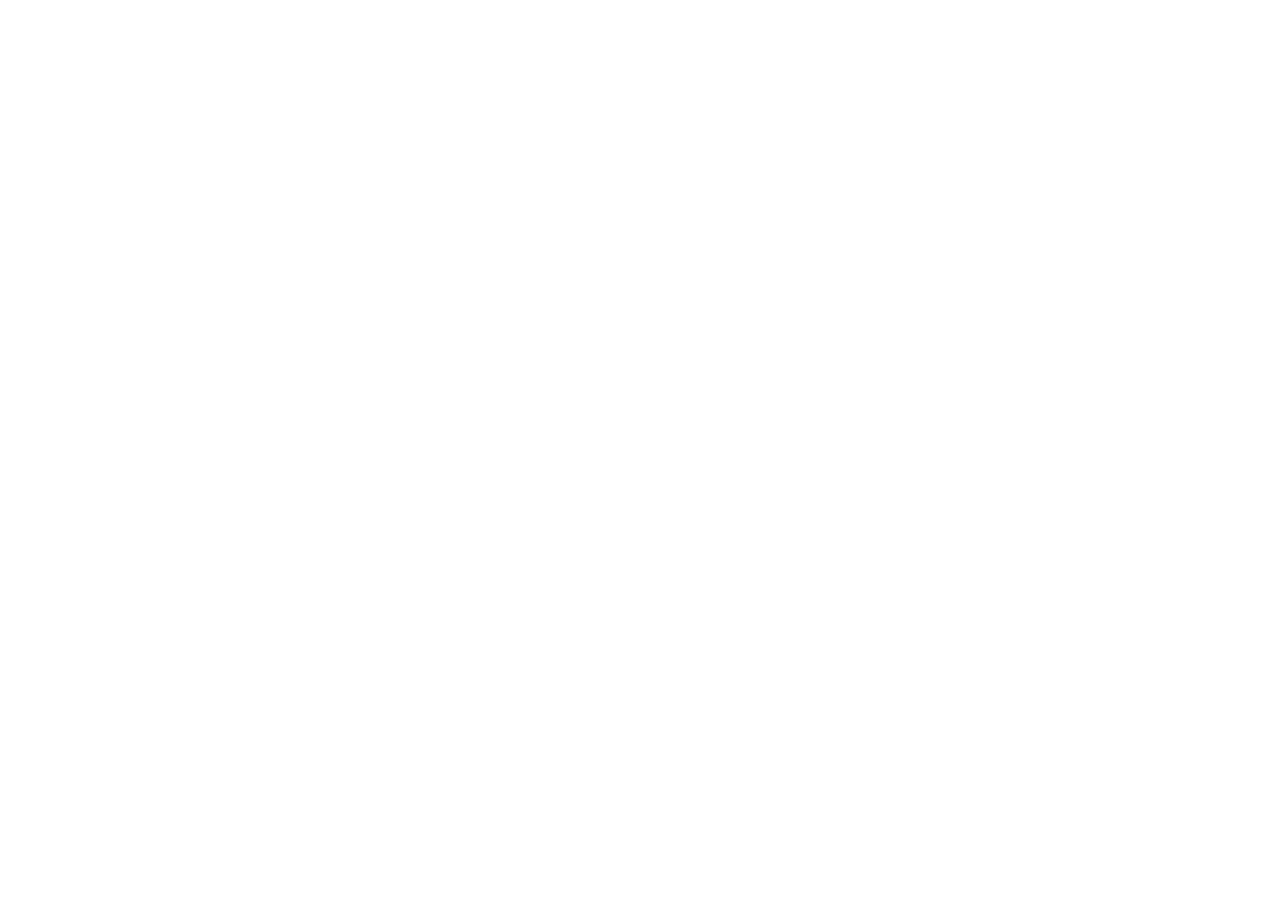
==== index.html @ e54ea7f4 "Definido dimensoes do palco do jogo" ====
<!DOCTYPE html>
<html lang="pt-br">
<head>
    <meta charset="UTF-8">
    <meta name="viewport" content="width=device-width, initial-scale=1.0">
    <title>Mata - Mosquito</title>
</head>
<body onresize=" ajustaTamanhoTelaJogo()">
    




    <script src="jogo.js"></script>
</body>
</html>
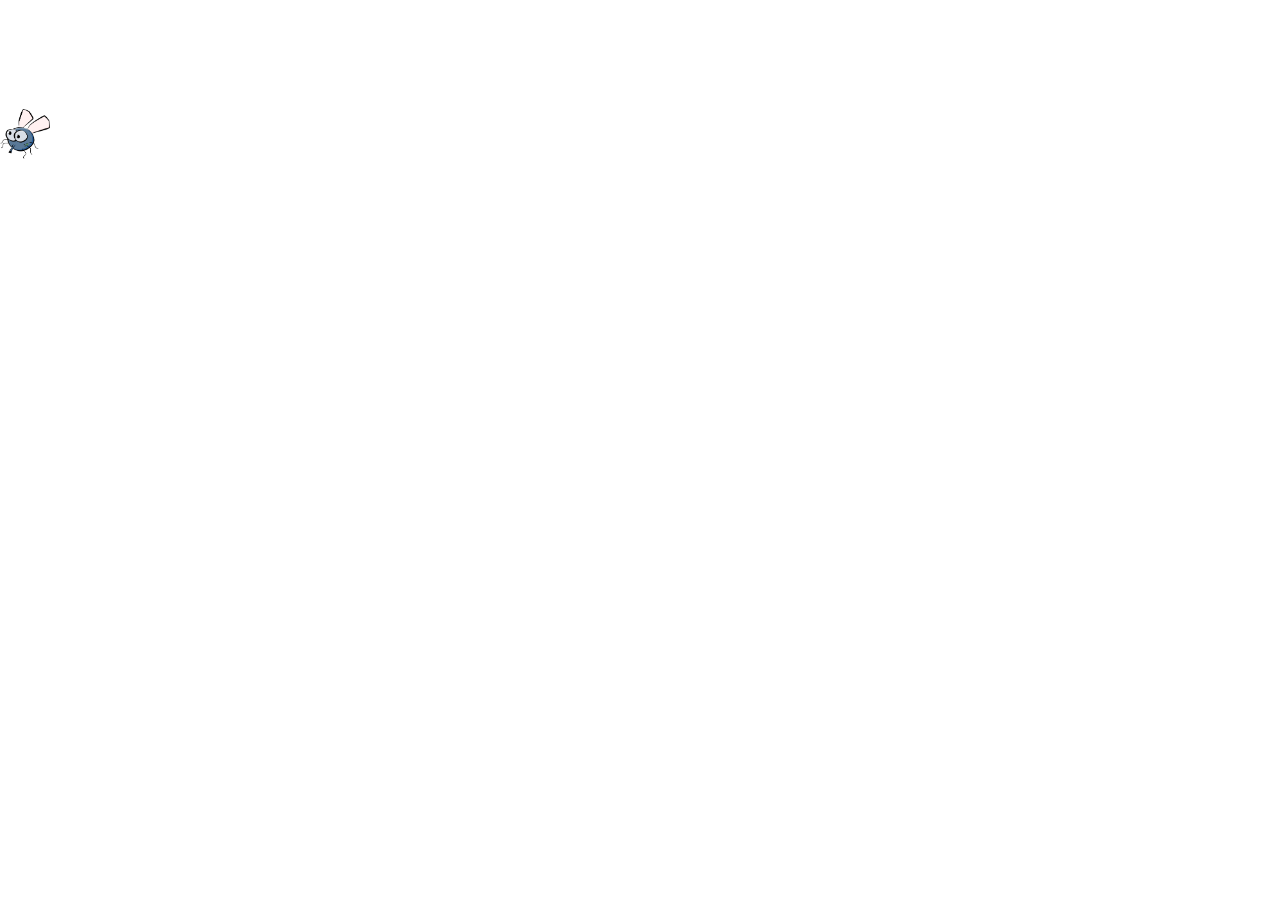
==== commit 39b3dce8: "Criado posições Randomicas" ====
--- a/index.html
+++ b/index.html
@@ -4,8 +4,11 @@
     <meta charset="UTF-8">
     <meta name="viewport" content="width=device-width, initial-scale=1.0">
     <title>Mata - Mosquito</title>
+    <link rel="stylesheet" href="style.css">
 </head>
 <body onresize=" ajustaTamanhoTelaJogo()">
+
+   
     
 
 
--- a/style.css
+++ b/style.css
@@ -0,0 +1,4 @@
+.mosquito1{
+    width: 50px;
+    height: 50px;
+}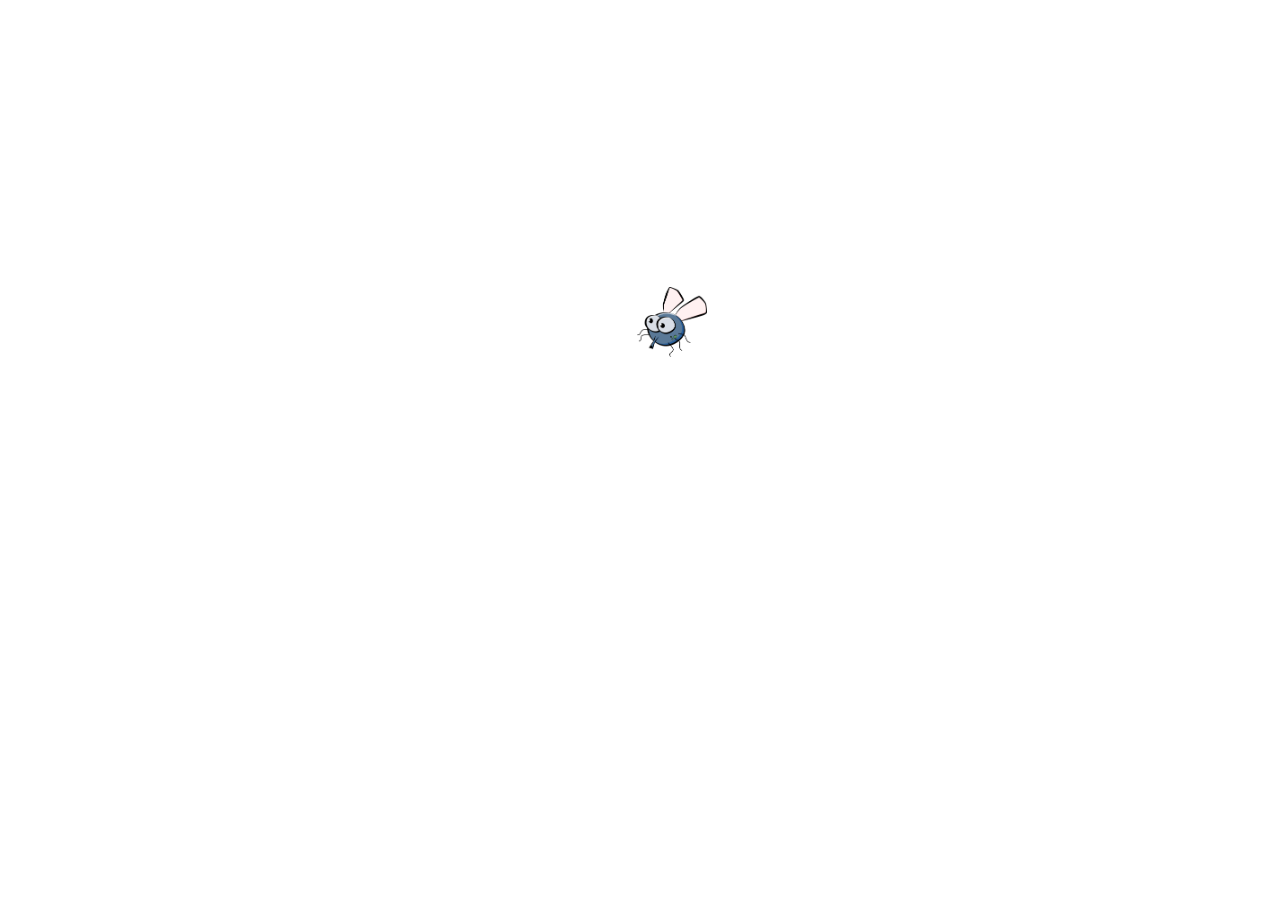
==== commit 0431d7df: "Criado Logica para tamanhos aleatorios" ====
--- a/index.html
+++ b/index.html
@@ -4,6 +4,7 @@
     <meta charset="UTF-8">
     <meta name="viewport" content="width=device-width, initial-scale=1.0">
     <title>Mata - Mosquito</title>
+    <script src="jogo.js"></script>
     <link rel="stylesheet" href="style.css">
 </head>
 <body onresize=" ajustaTamanhoTelaJogo()">
@@ -14,6 +15,8 @@
 
 
 
-    <script src="jogo.js"></script>
+    <script>
+        posicaoRandomica()
+    </script>
 </body>
 </html>--- a/style.css
+++ b/style.css
@@ -1,4 +1,12 @@
 .mosquito1{
     width: 50px;
     height: 50px;
+}
+.mosquito2{
+    width: 70px;
+    height: 70px;
+}
+.mosquito3{
+    width: 90px;
+    height: 90px;
 }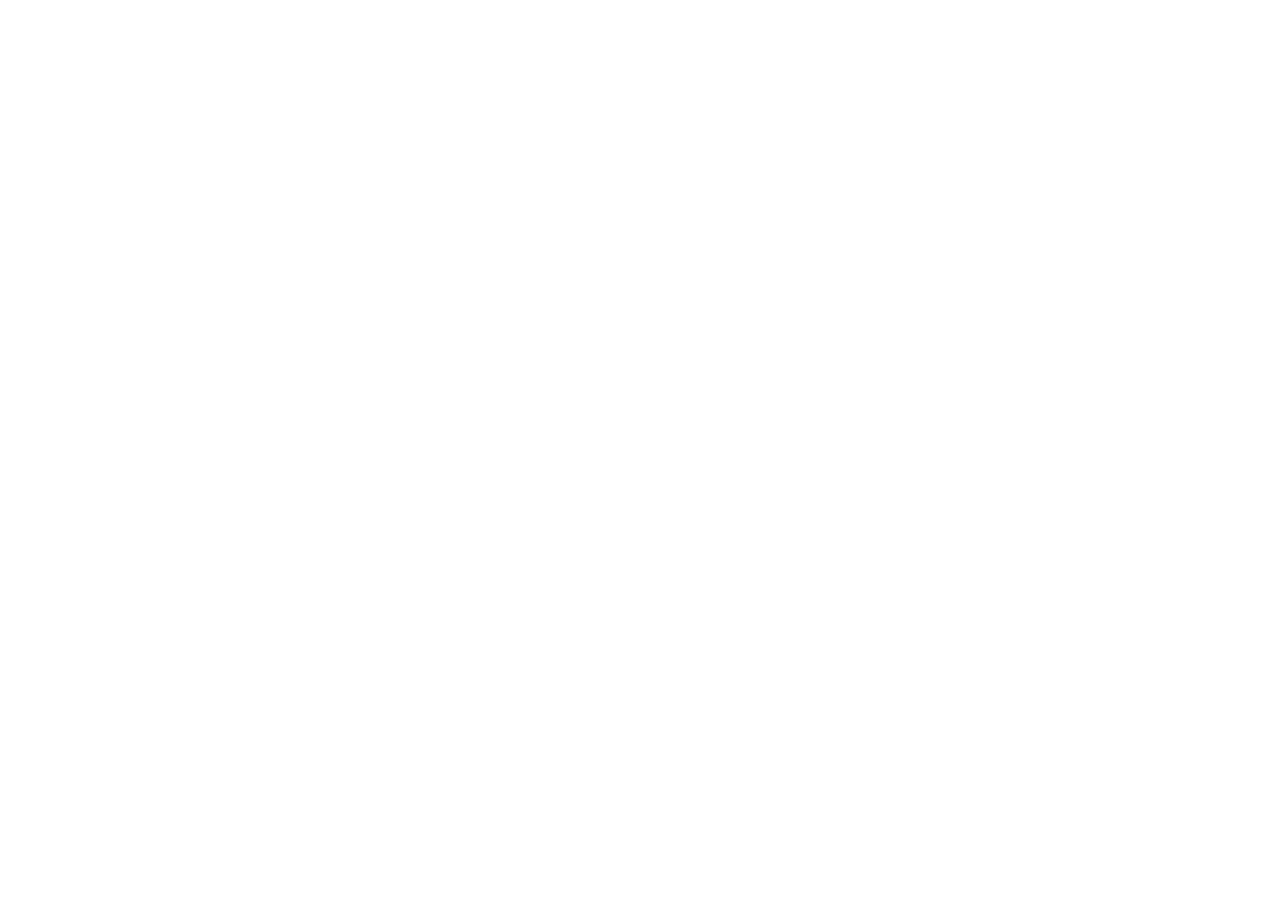
==== commit 358acd44: "Criado função remover e criar moscas" ====
--- a/index.html
+++ b/index.html
@@ -9,14 +9,11 @@
 </head>
 <body onresize=" ajustaTamanhoTelaJogo()">
 
-   
-    
-
-
-
-
     <script>
-        posicaoRandomica()
-    </script>
+        setInterval(function(){
+            posicaoRandomica()
+        }, 1000)
+        </script>       
+       
 </body>
 </html>--- a/style.css
+++ b/style.css
@@ -9,4 +9,10 @@
 .mosquito3{
     width: 90px;
     height: 90px;
+}
+.ladoA{
+    transform: scaleX(1);
+}
+.ladoB{
+    transform: scaleX(-1);
 }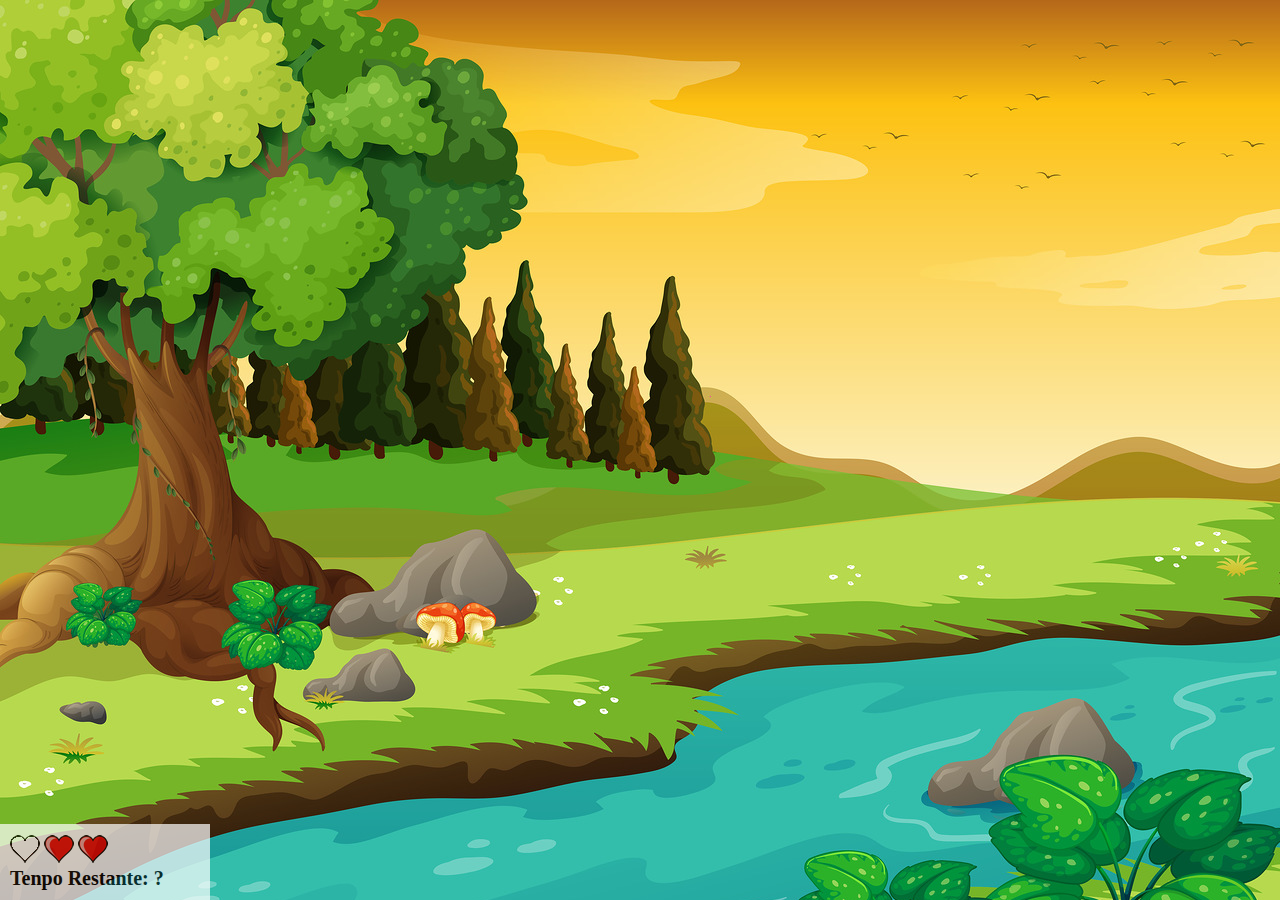
==== commit 01377464: "Criado o cenario" ====
--- a/index.html
+++ b/index.html
@@ -9,11 +9,25 @@
 </head>
 <body onresize=" ajustaTamanhoTelaJogo()">
 
+    <div class="painel">
+        <div class="vidas">
+            <img src="imagens/coracao_vazio.png" alt="">
+            <img src="imagens/coracao_cheio.png" alt="">
+            <img src="imagens/coracao_cheio.png" alt="">
+        </div>
+        <div class="cronometro">
+            Tenpo Restante: ?
+        </div>
+    </div>
+
+
+
+
     <script>
         setInterval(function(){
             posicaoRandomica()
         }, 1000)
-        </script>       
+        </script>      
        
 </body>
 </html>--- a/style.css
+++ b/style.css
@@ -1,3 +1,8 @@
+body{
+    background-image: url(imagens/bg.jpg);
+    background-repeat: no-repeat;
+    background-size: 100%;
+}
 .mosquito1{
     width: 50px;
     height: 50px;
@@ -15,4 +20,22 @@
 }
 .ladoB{
     transform: scaleX(-1);
+}
+.painel{
+    position: absolute;
+    width: 190px;
+    padding: 10px;
+    left: 0px;
+    bottom: 0px;
+    border-top: solid 1px  #fff;
+    background-color: #fff;
+    opacity: 0.7;
+}
+.vidas{
+    float: left;
+}
+.cronometro{
+    float: left;
+    font-size: 20px;
+    font-weight: bold;
 }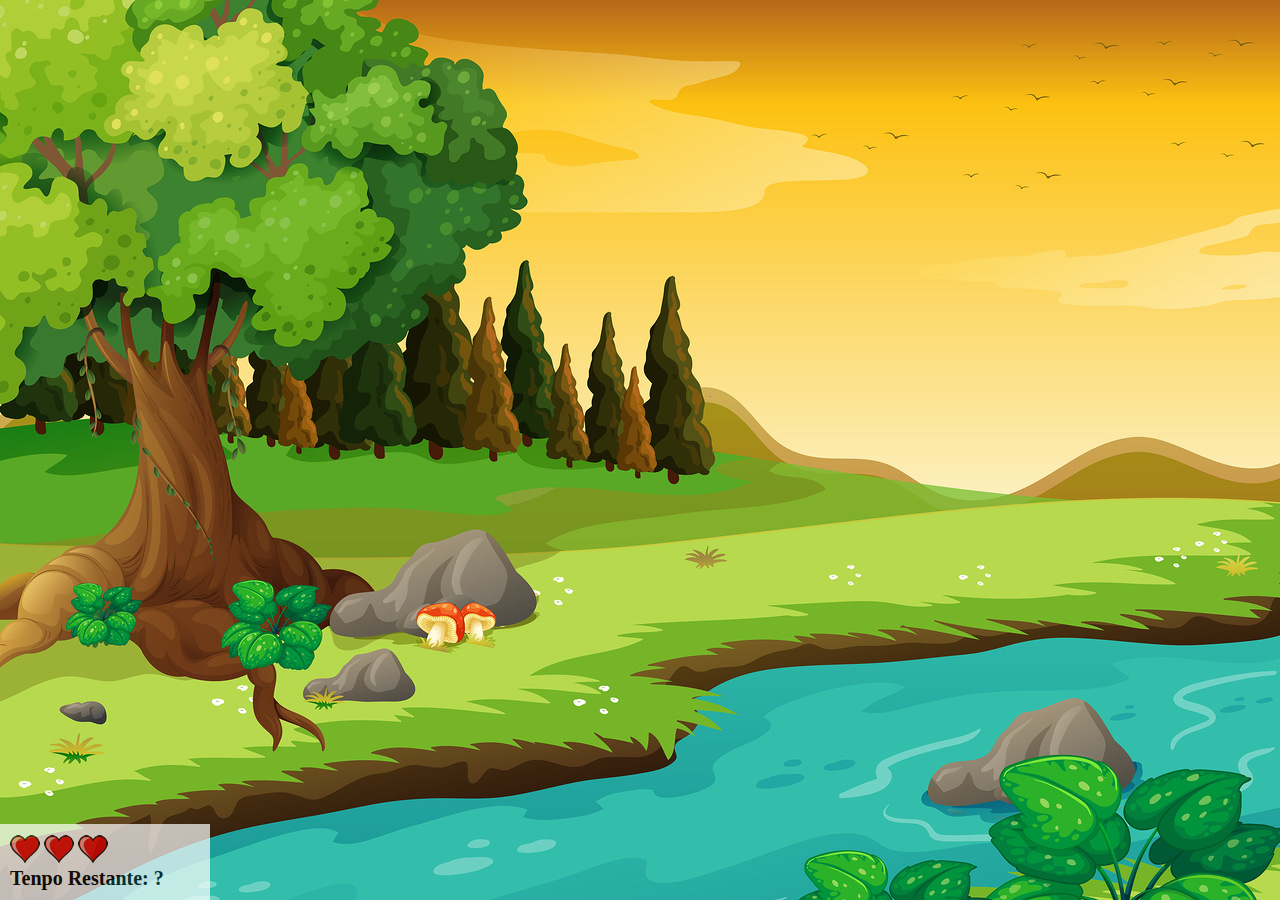
==== commit 60e6511f: "Criado Logica para controle de vidas" ====
--- a/index.html
+++ b/index.html
@@ -11,9 +11,9 @@
 
     <div class="painel">
         <div class="vidas">
-            <img src="imagens/coracao_vazio.png" alt="">
-            <img src="imagens/coracao_cheio.png" alt="">
-            <img src="imagens/coracao_cheio.png" alt="">
+            <img id="v1" src="imagens/coracao_cheio.png" alt="">
+            <img id="v2" src="imagens/coracao_cheio.png" alt="">
+            <img id="v3" src="imagens/coracao_cheio.png" alt="">
         </div>
         <div class="cronometro">
             Tenpo Restante: ?
@@ -26,7 +26,7 @@
     <script>
         setInterval(function(){
             posicaoRandomica()
-        }, 1000)
+        }, 2000)
         </script>      
        
 </body>
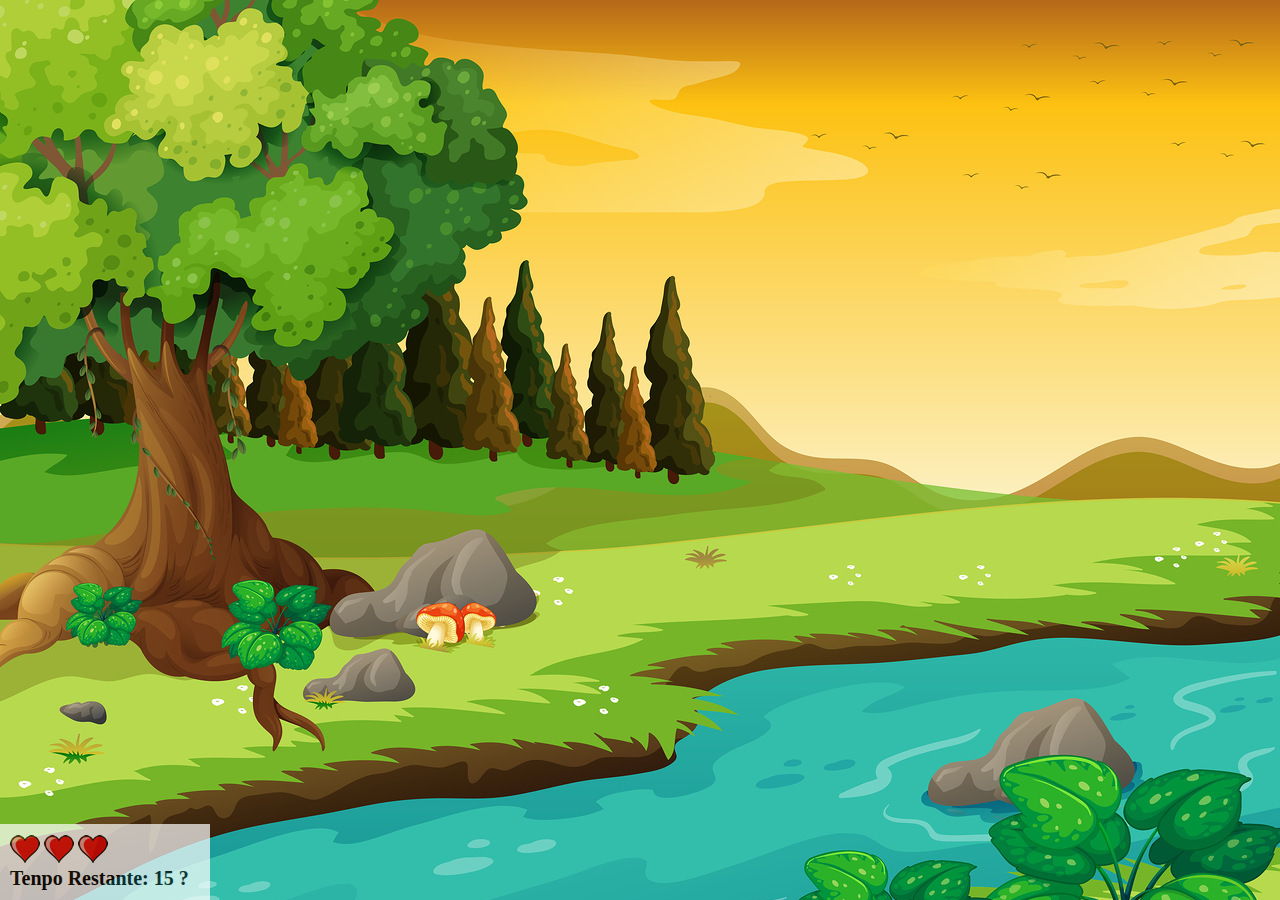
==== commit 014c1b77: "criado cronometro" ====
--- a/index.html
+++ b/index.html
@@ -16,7 +16,7 @@
             <img id="v3" src="imagens/coracao_cheio.png" alt="">
         </div>
         <div class="cronometro">
-            Tenpo Restante: ?
+            Tenpo Restante: <span id="cronometro"></span> ?
         </div>
     </div>
 
@@ -24,7 +24,8 @@
 
 
     <script>
-        setInterval(function(){
+        document.getElementById('cronometro').innerHTML = tempo;
+        var criarMosca = setInterval(function(){
             posicaoRandomica()
         }, 2000)
         </script>      
